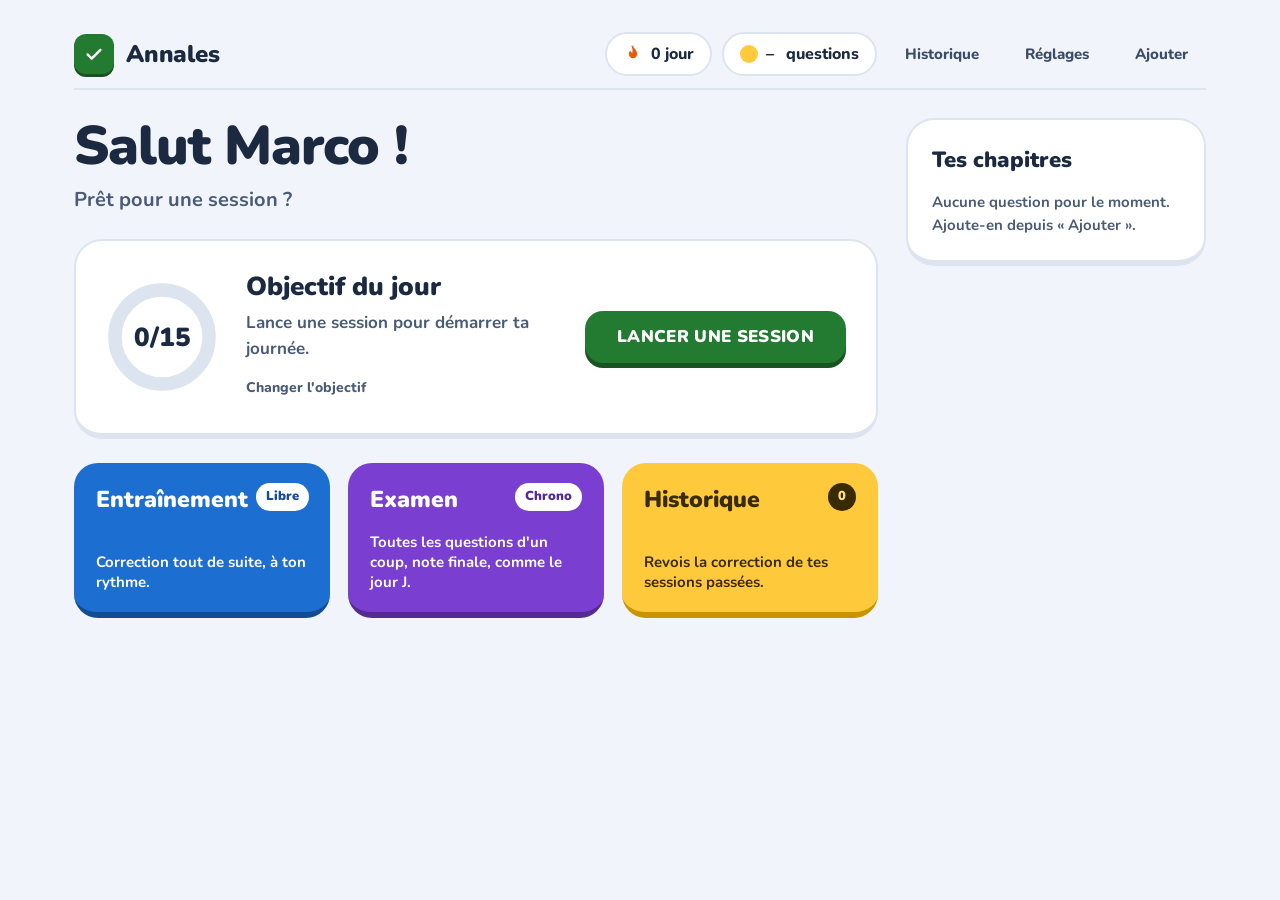
==== index.html @ 167aa0e0 "Add files via upload" ====
<!DOCTYPE html>
<html lang="fr">
<head>
  <meta charset="UTF-8">
  <link rel="icon" type="image/svg+xml" href="favicon.svg">
  <meta name="viewport" content="width=device-width, initial-scale=1.0">
  <title>Annales QCM</title>
  <link rel="preconnect" href="https://fonts.googleapis.com">
  <link href="https://fonts.googleapis.com/css2?family=Nunito:wght@600;700;800;900&display=swap" rel="stylesheet">
  <script src="theme.js"></script>
  <link rel="stylesheet" href="style.css">
<style>
.home { max-width: 1180px; margin: 0 auto; padding: 20px 24px 48px; }
.home-top { display:flex; align-items:center; justify-content:space-between; gap:12px; flex-wrap:wrap; margin-bottom: 28px; }
.brand { display:flex; align-items:center; gap:12px; font-weight:900; font-size:24px; letter-spacing:-.01em; color:var(--text); text-decoration:none; }
.brand-logo { width:40px; height:40px; border-radius:12px; background:var(--yellow); display:flex; align-items:center; justify-content:center; box-shadow:0 3px 0 var(--accent-deep); }
.top-right { display:flex; align-items:center; gap:10px; flex-wrap:wrap; }
.stat-pill { display:flex; align-items:center; gap:8px; height:44px; padding:0 16px; border-radius:999px; background:var(--bg-2); border:2px solid var(--border); font-weight:800; font-size:16px; color:var(--text); }
.nav-pill { display:flex; align-items:center; height:44px; padding:0 16px; border-radius:999px; font-weight:800; font-size:15px; color:var(--text-2); text-decoration:none; border:2px solid transparent; }
.nav-pill:hover { color:var(--text); border-color:var(--border); background:var(--bg-2); }
.layout { display:flex; gap:28px; align-items:flex-start; }
.main-col { flex:1; min-width:0; display:flex; flex-direction:column; gap:24px; }
.hello { font-weight:900; font-size:clamp(2.2rem, 6vw, 3.4rem); letter-spacing:-.02em; line-height:1.05; color:var(--text); }
.hello-sub { margin-top:10px; font-size:20px; font-weight:700; color:var(--text-3); }
.goal { display:flex; align-items:center; gap:28px; flex-wrap:wrap; padding:26px 30px; border-radius:28px; background:var(--bg-2); border:2px solid var(--border); border-bottom-width:6px; }
.ring { position:relative; width:112px; height:112px; flex:none; }
.ring-num { position:absolute; inset:0; display:flex; align-items:center; justify-content:center; font-weight:900; font-size:26px; color:var(--text); }
.goal-body { flex:1; min-width:200px; }
.goal-title { font-weight:900; font-size:26px; color:var(--text); }
.goal-sub { margin-top:4px; font-size:17px; font-weight:700; color:var(--text-3); }
.goal-edit { margin-top:6px; }
.modes { display:grid; grid-template-columns:repeat(3, minmax(0,1fr)); gap:18px; }
.mode { box-sizing:border-box; min-height:150px; padding:20px 22px; border-radius:24px; border-bottom:6px solid; display:flex; flex-direction:column; justify-content:space-between; gap:14px; text-decoration:none; transition:transform .08s, border-bottom-width .08s; }
.mode:active { transform:translateY(4px); border-bottom-width:2px; }
.mode-head { display:flex; justify-content:space-between; align-items:flex-start; gap:8px; }
.mode-title { font-weight:900; font-size:23px; }
.mode-pill { font-size:13px; font-weight:900; padding:4px 10px; border-radius:999px; white-space:nowrap; }
.mode-desc { font-size:15px; font-weight:700; line-height:1.35; }
.side { width:300px; flex:none; box-sizing:border-box; padding:24px; border-radius:28px; background:var(--bg-2); border:2px solid var(--border); border-bottom-width:6px; display:flex; flex-direction:column; gap:14px; }
.side h2 { font-weight:900; font-size:22px; color:var(--text); }
.course { display:flex; flex-direction:column; gap:10px; padding:16px; border-radius:18px; background:var(--bg); text-decoration:none; color:var(--text); }
.course-title { font-weight:800; font-size:16px; line-height:1.25; word-break:break-word; }
.bar { height:14px; border-radius:999px; background:var(--border); overflow:hidden; }
.bar > div { height:14px; border-radius:999px; background:var(--yellow); }
.course-meta { display:flex; justify-content:space-between; font-size:13px; font-weight:800; color:var(--text-3); }
.side-empty { font-size:15px; font-weight:700; color:var(--text-3); line-height:1.5; }
.fade { opacity:0; animation:fadeUp .5s ease forwards; }
@keyframes fadeUp { from{opacity:0;transform:translateY(14px)} to{opacity:1;transform:none} }
@media (max-width: 900px) {
  .layout { flex-direction:column; }
  .side { width:100%; }
}
@media (max-width: 640px) {
  .modes { grid-template-columns:1fr; }
  .mode { min-height:0; }
  .home { padding: 14px 14px 40px; }
  .hello-sub { font-size:17px; }
  .goal { padding:20px; }
  .brand { font-size:20px; }
}
</style>
</head>
<body>
<div class="home">

  <header class="home-top">
    <a class="brand" href="index.html">
      <span class="brand-logo"><svg width="22" height="22" viewBox="0 0 24 24" fill="none" stroke="var(--on-accent)" stroke-width="2.6" stroke-linecap="round" stroke-linejoin="round" aria-hidden="true"><path d="M5 12.5l4.5 4.5L19 7.5"/></svg></span>
      Annales
    </a>
    <div class="top-right">
      <div class="stat-pill" title="Jours d'affilée avec au moins une session">
        <svg width="20" height="20" viewBox="0 0 24 24" fill="#E8590C" aria-hidden="true"><path d="M12 2c1 3.5 5 5.5 5 10a5 5 0 0 1-10 0c0-1.8.8-3 1.8-4.2C9 9.5 10.5 10 11 11c.8-2.8.5-6-1-9z"/></svg>
        <span id="streak">0 jour</span>
      </div>
      <div class="stat-pill" title="Questions dans ta base"><span style="width:18px;height:18px;border-radius:50%;background:var(--gold);display:inline-block"></span><span id="q-count">…</span>&nbsp;questions</div>
      <a class="nav-pill" href="historique.html">Historique</a>
      <a class="nav-pill" href="reglages.html">Réglages</a>
      <a class="nav-pill" href="pin.html">Ajouter</a>
    </div>
  </header>

  <div class="layout">
    <main class="main-col">
      <div class="fade">
        <h1 class="hello" style="margin:0;">Salut Marco !</h1>
        <p class="hello-sub" id="hello-sub">Prêt pour une session ?</p>
      </div>

      <section class="goal fade" style="animation-delay:.08s">
        <div class="ring">
          <svg width="112" height="112" viewBox="0 0 100 100" aria-hidden="true">
            <circle cx="50" cy="50" r="42" fill="none" stroke="var(--border)" stroke-width="12"/>
            <circle id="ring-arc" cx="50" cy="50" r="42" fill="none" stroke="var(--yellow)" stroke-width="12" stroke-linecap="round" stroke-dasharray="0 264" transform="rotate(-90 50 50)"/>
          </svg>
          <div class="ring-num" id="ring-num">0/15</div>
        </div>
        <div class="goal-body">
          <div class="goal-title">Objectif du jour</div>
          <div class="goal-sub" id="goal-sub">Lance une session pour démarrer ta journée.</div>
          <div class="goal-edit"><button class="btn-ghost" onclick="editGoal()" style="padding-left:0">Changer l'objectif</button></div>
        </div>
        <a href="quiz.html" class="btn-primary">Lancer une session</a>
      </section>

      <section class="modes fade" style="animation-delay:.16s">
        <a class="mode" href="quiz.html" style="background:#1C6FD1;border-bottom-color:#134C93;color:#fff">
          <div class="mode-head"><div class="mode-title">Entraînement</div><div class="mode-pill" style="background:#fff;color:#134C93">Libre</div></div>
          <div class="mode-desc">Correction tout de suite, à ton rythme.</div>
        </a>
        <a class="mode" href="quiz.html" style="background:#7A3FD1;border-bottom-color:#552B93;color:#fff">
          <div class="mode-head"><div class="mode-title">Examen</div><div class="mode-pill" style="background:#fff;color:#552B93">Chrono</div></div>
          <div class="mode-desc">Toutes les questions d'un coup, note finale, comme le jour J.</div>
        </a>
        <a class="mode" href="historique.html" style="background:#FFC93C;border-bottom-color:#C99400;color:#3A2A00">
          <div class="mode-head"><div class="mode-title">Historique</div><div class="mode-pill" style="background:#3A2A00;color:#FFE08A" id="sessions-pill">0</div></div>
          <div class="mode-desc">Revois la correction de tes sessions passées.</div>
        </a>
      </section>
    </main>

    <aside class="side fade" style="animation-delay:.24s">
      <h2>Tes chapitres</h2>
      <div id="courses"><div class="side-empty">Chargement…</div></div>
    </aside>
  </div>
</div>

<script>
const dayKey = d => { d = new Date(d); return d.getFullYear() + '-' + (d.getMonth()+1) + '-' + d.getDate(); };
const esc = s => String(s).replace(/[&<>"]/g, c => ({'&':'&amp;','<':'&lt;','>':'&gt;','"':'&quot;'}[c]));
function getGoal() { const g = parseInt(localStorage.getItem('qcm_goal')); return g > 0 ? g : 15; }
function editGoal() {
  const v = prompt('Combien de questions par jour ?', getGoal());
  const n = parseInt(v);
  if (n > 0 && n <= 500) { try { localStorage.setItem('qcm_goal', n); } catch(e) {} render(window.__questions || []); }
}
function readHistory() { try { return JSON.parse(localStorage.getItem('qcm_history') || '[]'); } catch(e) { return []; } }

function render(questions) {
  const hist = readHistory();
  // Série : jours consécutifs avec au moins une session (en partant d'aujourd'hui ou d'hier)
  const days = new Set(hist.map(h => dayKey(h.date)));
  let streak = 0, d = new Date();
  if (!days.has(dayKey(d))) d.setDate(d.getDate() - 1);
  while (days.has(dayKey(d))) { streak++; d.setDate(d.getDate() - 1); }
  document.getElementById('streak').textContent = streak + (streak > 1 ? ' jours' : ' jour');

  // Objectif du jour : questions travaillées aujourd'hui
  const today = dayKey(new Date());
  const done = hist.filter(h => dayKey(h.date) === today).reduce((n, h) => n + ((h.details && h.details.length) || h.total || 0), 0);
  const goal = getGoal();
  const frac = Math.min(1, done / goal);
  document.getElementById('ring-arc').setAttribute('stroke-dasharray', (264 * frac).toFixed(1) + ' 264');
  document.getElementById('ring-arc').style.opacity = done > 0 ? 1 : 0;
  document.getElementById('ring-num').textContent = Math.min(done, 999) + '/' + goal;
  document.getElementById('goal-sub').textContent = done >= goal
    ? 'Objectif atteint, bien joué !'
    : (done === 0 ? 'Lance une session pour démarrer ta journée.' : 'Encore ' + (goal - done) + ' question' + (goal - done > 1 ? 's' : '') + ' pour boucler ta journée.');
  document.getElementById('hello-sub').textContent = streak >= 2
    ? 'Série de ' + streak + ' jours, on garde le rythme.'
    : (done > 0 ? 'Belle reprise, continue comme ça.' : 'Prêt pour une session ?');
  document.getElementById('sessions-pill').textContent = hist.length;

  // Chapitres : part des questions du chapitre déjà rencontrées dans tes sessions
  const seen = {}, total = {};
  questions.forEach(q => { const t = q.tag || 'Sans chapitre'; total[t] = (total[t] || 0) + 1; });
  const last = {};
  hist.forEach(h => (h.details || []).forEach(x => {
    const t = x.tag || 'Sans chapitre';
    (seen[t] = seen[t] || new Set()).add(x.question);
    last[t] = Math.max(last[t] || 0, new Date(h.date).getTime());
  }));
  const tags = Object.keys(total).sort((a, b) => (last[b] || 0) - (last[a] || 0) || total[b] - total[a]).slice(0, 5);
  const box = document.getElementById('courses');
  if (!tags.length) { box.innerHTML = '<div class="side-empty">Aucune question pour le moment. Ajoute-en depuis « Ajouter ».</div>'; return; }
  box.innerHTML = tags.map(t => {
    const n = seen[t] ? Math.min(seen[t].size, total[t]) : 0;
    const pct = Math.round(n / total[t] * 100);
    return '<a class="course" href="quiz.html" style="margin-bottom:10px"><div class="course-title">' + esc(t) + '</div><div class="bar"><div style="width:' + pct + '%"></div></div><div class="course-meta"><span>' + n + ' / ' + total[t] + ' vues</span><span>' + pct + ' %</span></div></a>';
  }).join('');
}

(async () => {
  render([]);
  try {
    const SUPABASE_URL = 'https://rcrkksvkkoujrmpnpvov.supabase.co';
    const SUPABASE_KEY = 'sb_publishable_cfjmRq5I4YvrEZB0hbSK-w_-GQ_WWzz';
    const RECORD_ID = 1;
    const res = await fetch(`${SUPABASE_URL}/rest/v1/questions?id=eq.${RECORD_ID}&select=data`, {
      headers: { 'apikey': SUPABASE_KEY, 'Authorization': 'Bearer ' + SUPABASE_KEY }
    });
    const json = await res.json();
    const questions = (json[0] && json[0].data) || [];
    window.__questions = questions;
    document.getElementById('q-count').textContent = questions.length;
    render(questions);
  } catch(e) { document.getElementById('q-count').textContent = '–'; }
})();
</script>
</body>
</html>
---- style.css ----
/* ─── RESET ─── */
*, *::before, *::after { box-sizing: border-box; margin: 0; padding: 0; }

/* ─── THÈMES ─── (clair par défaut, sombre via Réglages : <html data-theme="dark">) */
:root, :root[data-theme="light"] {
  --bg: #F1F5FB;
  --bg-2: #FFFFFF;
  --bg-3: #E4EAF4;
  --border: #DCE4F0;
  --border-2: #9FB0C8;
  --text: #1B2A41;
  --text-2: #3B4C68;
  --text-3: #4A5B78;
  --accent: #1B2A41;
  --accent-dim: #E4EAF4;
  --yellow: #237A31;          /* = couleur d'accent (nom gardé pour compatibilité) */
  --yellow-dim: rgba(35,122,49,.12);
  --yellow-text: #17551F;
  --accent-deep: #17551F;     /* ombre « bouton 3D » */
  --on-accent: #FFFFFF;
  --green: #237A31;
  --green-bg: #CDEBC9;
  --green-text: #17551F;
  --red: #B3261E;
  --red-bg: #FDE4E1;
  --red-text: #7A1E18;
  --red-border: #E5A39D;
  --red-deep: #7A1E18;
  --amber-text: #8A5A00;
  --amber-bg: #FFF1C9;
  --blue: #1C6FD1;
  --blue-bg: #DCEBFB;
  --purple: #7A3FD1;
  --gold: #FFC93C;
  --shadow-card: 0 2px 0 rgba(27,42,65,.04);
  --overlay: rgba(27,42,65,.55);
  --radius: 14px;
  --radius-lg: 20px;
  --font-display: 'Nunito', system-ui, sans-serif;
  --font-body: 'Nunito', system-ui, sans-serif;
  color-scheme: light;
}
:root[data-theme="dark"] {
  --bg: #0F1623;
  --bg-2: #172033;
  --bg-3: #1F2B42;
  --border: #2A3750;
  --border-2: #4A5B78;
  --text: #EAF0FA;
  --text-2: #B4C2DA;
  --text-3: #8C9BB8;
  --accent: #EAF0FA;
  --accent-dim: #1F2B42;
  --yellow: #4ADE80;
  --yellow-dim: rgba(74,222,128,.14);
  --yellow-text: #4ADE80;
  --accent-deep: #1F7A44;
  --on-accent: #10200F;
  --green: #2F9A45;
  --green-bg: #12301A;
  --green-text: #8CE79A;
  --red: #E5645B;
  --red-bg: #3A1715;
  --red-text: #FFA9A1;
  --red-border: #7A2F2A;
  --red-deep: #8E2A24;
  --amber-text: #F2C45A;
  --amber-bg: #3A2D0B;
  --blue: #5AA2F0;
  --blue-bg: #14294A;
  --purple: #B08CF0;
  --gold: #FFC93C;
  --shadow-card: none;
  --overlay: rgba(0,0,0,.7);
  color-scheme: dark;
}

html { scroll-behavior: smooth; }
body {
  font-family: var(--font-body);
  background: var(--bg);
  color: var(--text);
  font-size: 16px;
  line-height: 1.5;
  font-weight: 700;
  -webkit-font-smoothing: antialiased;
}
button, input, select, textarea { font-family: inherit; }

.container { max-width: 900px; margin: 0 auto; padding: 0 1.25rem; }

/* ─── HEADER ─── */
header {
  border-bottom: 2px solid var(--border);
  padding: .75rem 0;
  position: sticky; top: 0;
  background: var(--bg);
  z-index: 100;
}
header .container { display: flex; justify-content: space-between; align-items: center; }

.logo { font-weight: 900; font-size: 18px; color: var(--text); letter-spacing: -.01em; }
.logo span { color: var(--yellow-text); }

.btn-nav {
  display: inline-flex; align-items: center; min-height: 44px;
  font-size: 15px; font-weight: 800; color: var(--text);
  text-decoration: none;
  background: var(--bg-2);
  border: 2px solid var(--border); border-bottom-width: 4px;
  padding: 0 16px;
  border-radius: var(--radius);
  transition: transform .08s, border-color .15s;
}
.btn-nav:hover { border-color: var(--border-2); }
.btn-nav:active { transform: translateY(2px); border-bottom-width: 2px; }

.btn-nav-primary {
  display: inline-flex; align-items: center; min-height: 44px;
  font-size: 15px; color: var(--on-accent);
  text-decoration: none;
  background: var(--yellow);
  padding: 0 18px;
  border-radius: var(--radius);
  font-weight: 900;
  box-shadow: 0 4px 0 var(--accent-deep);
  transition: transform .08s, box-shadow .08s;
}
.btn-nav-primary:active { transform: translateY(3px); box-shadow: 0 1px 0 var(--accent-deep); }

/* ─── BUTTONS (« 3D » : ombre pleine qui s'écrase au clic) ─── */
.btn-primary {
  display: inline-flex; align-items: center; justify-content: center;
  min-height: 52px;
  background: var(--yellow);
  color: var(--on-accent);
  padding: 0 32px;
  border-radius: 18px;
  text-decoration: none;
  font-size: 17px; font-weight: 900;
  letter-spacing: .02em; text-transform: uppercase;
  border: none; cursor: pointer;
  box-shadow: 0 5px 0 var(--accent-deep);
  transition: transform .08s, box-shadow .08s, filter .15s;
}
.btn-primary:hover { filter: brightness(1.06); }
.btn-primary:active { transform: translateY(4px); box-shadow: 0 1px 0 var(--accent-deep); }
.btn-primary:disabled { opacity: .4; cursor: not-allowed; box-shadow: none; transform: none; filter: none; }

.btn-secondary {
  display: inline-flex; align-items: center; justify-content: center;
  min-height: 52px;
  background: var(--bg-2);
  color: var(--text);
  padding: 0 28px;
  border-radius: 18px;
  text-decoration: none;
  font-size: 16px; font-weight: 800;
  border: 2px solid var(--border); border-bottom-width: 5px;
  cursor: pointer;
  transition: transform .08s, border-color .15s;
}
.btn-secondary:hover { border-color: var(--border-2); }
.btn-secondary:active { transform: translateY(3px); border-bottom-width: 2px; }

.btn-ghost {
  background: none; border: none;
  color: var(--text-3); font-size: 14px; font-weight: 800;
  cursor: pointer;
  min-height: 40px; padding: 4px 10px; border-radius: 12px;
  transition: color .15s, background .15s;
}
.btn-ghost:hover { color: var(--text); background: var(--bg-3); }
.btn-ghost.danger:hover { color: var(--red); background: var(--red-bg); }

/* ─── HERO ─── */
.hero { padding: 4rem 0 3rem; border-bottom: 2px solid var(--border); }
.eyebrow {
  font-size: 13px; letter-spacing: .08em;
  text-transform: uppercase; color: var(--text-3);
  margin-bottom: 1rem; font-weight: 900;
}
h1 {
  font-family: var(--font-display);
  font-size: clamp(2rem, 5vw, 3rem);
  font-weight: 900; line-height: 1.12; letter-spacing: -.015em;
  color: var(--text); margin-bottom: 1rem;
}
.subtitle { font-size: 18px; color: var(--text-2); margin-bottom: 2rem; font-weight: 700; line-height: 1.55; }

/* ─── FEATURES ─── */
.features { padding: 3rem 0; }
.features-grid { display: grid; grid-template-columns: repeat(auto-fit, minmax(190px, 1fr)); gap: 1.25rem; }
.feature-icon { font-size: 14px; color: var(--text-3); margin-bottom: .75rem; }
.feature-num {
  font-family: var(--font-display);
  font-size: 2.5rem; font-weight: 900;
  color: var(--yellow-text);
  line-height: 1; margin-bottom: .75rem;
}
.feature-card h3 { font-size: 16px; font-weight: 900; margin-bottom: .5rem; color: var(--text); }
.feature-card p { font-size: 15px; color: var(--text-2); line-height: 1.55; font-weight: 700; }

/* ─── FOOTER ─── */
footer { border-top: 2px solid var(--border); padding: 1.5rem 0; }
footer p { font-size: 14px; color: var(--text-3); }

/* ─── PAGE TITLE ─── */
.page-top { padding: 2.5rem 0 1.5rem; border-bottom: 2px solid var(--border); margin-bottom: 2rem; }
.page-top h1 { font-size: 2rem; }
.page-top p { font-size: 15px; color: var(--text-2); margin-top: .5rem; }

/* ─── SECTION TITLE ─── */
.section-title {
  font-size: 13px; font-weight: 900;
  letter-spacing: .08em; text-transform: uppercase;
  color: var(--text-3); margin-bottom: .75rem;
}

/* ─── TAGS ─── */
.tags-wrap { display: flex; flex-wrap: wrap; gap: 10px; margin-bottom: 2rem; }
.tag-chip {
  display: inline-flex; align-items: center;
  min-height: 44px; padding: 0 16px;
  border: 2px solid var(--border); border-bottom-width: 4px;
  border-radius: 14px;
  font-size: 15px; font-weight: 800;
  color: var(--text); background: var(--bg-2);
  cursor: pointer; transition: transform .08s, border-color .15s, background .15s;
}
.tag-chip:hover { border-color: var(--border-2); }
.tag-chip:active { transform: translateY(2px); border-bottom-width: 2px; }
.tag-chip.active { background: var(--yellow); color: var(--on-accent); border-color: var(--accent-deep); font-weight: 900; }

/* ─── SLIDER ─── */
.count-block { margin-bottom: 2rem; }
.count-row { display: flex; align-items: center; gap: 1rem; margin-top: .75rem; }
.count-row input[type=range] { flex: 1; accent-color: var(--yellow); height: 6px; }
.count-num { font-size: 16px; font-weight: 900; min-width: 100px; color: var(--text); }

/* ─── QUIZ HEADER ─── */
.quiz-header {
  border-bottom: 2px solid var(--border);
  padding: .75rem 0; background: var(--bg);
  position: sticky; top: 0; z-index: 100;
}
.quiz-header .container { display: flex; justify-content: space-between; align-items: center; }
.back-link { font-size: 15px; font-weight: 800; color: var(--text-2); text-decoration: none; }
.back-link:hover { color: var(--text); }

/* ─── PROGRESS (barre épaisse) ─── */
.progress-bar-wrap { margin: 10px 1.25rem 0; height: 10px; background: var(--border); position: relative; overflow: hidden; border-radius: 999px; }
.progress-bar-fill { height: 100%; background: var(--yellow); transition: width .45s cubic-bezier(.4,0,.2,1); position: relative; border-radius: 999px; }
.progress-bar-fill::after { content:''; position:absolute; top:2px; left:6px; right:6px; height:2px; border-radius:999px; background: rgba(255,255,255,.35); }
.progress-info { display:flex; justify-content:space-between; align-items:center; padding:8px 0 0; font-size:13px; font-weight:800; color:var(--text-3); }
.progress-pct { color:var(--yellow-text); font-weight:900; font-size:14px; }

/* ─── QUIZ META ─── */
.quiz-meta {
  display: flex; justify-content: space-between; align-items: center;
  margin-bottom: 1rem; font-size: 14px; font-weight: 800; color: var(--text-2);
  padding-top: 1.25rem;
}
.quiz-meta strong { color: var(--text); font-weight: 900; }

/* ─── QUESTION ─── */
.q-tag { font-size: 13px; font-weight: 900; letter-spacing: .08em; text-transform: uppercase; color: var(--text-3); margin-bottom: .5rem; }
.q-text { font-size: 22px; line-height: 1.4; color: var(--text); margin-bottom: .75rem; font-weight: 900; letter-spacing: -.005em; }
.q-note { font-size: 14px; color: var(--text-3); margin-bottom: 1.25rem; font-weight: 700; }

/* ─── OPTIONS ─── */
.options-list { display: flex; flex-direction: column; gap: 10px; margin-bottom: 1.25rem; }
.option-item {
  display: flex; align-items: center; gap: 14px;
  min-height: 56px; padding: 10px 16px 10px 12px;
  background: var(--bg-2);
  border: 2px solid var(--border); border-bottom-width: 5px;
  border-radius: 20px;
  cursor: pointer; transition: border-color .12s, background .12s, transform .08s;
  user-select: none;
}
.option-item:hover { border-color: var(--border-2); }
.option-item:active { transform: translateY(2px); border-bottom-width: 3px; }
.option-item.selected { border-color: var(--yellow); background: var(--yellow-dim); }
.option-item.correct { border-color: var(--green); background: var(--green-bg); }
.option-item.wrong { border-color: var(--red-border); background: var(--red-bg); }
.option-item.missed { border-color: var(--green); background: var(--green-bg); opacity: .75; }

.opt-letter {
  width: 40px; height: 40px; border-radius: 13px;
  background: var(--bg-3); border: 2px solid transparent;
  display: flex; align-items: center; justify-content: center;
  font-size: 17px; font-weight: 900; flex-shrink: 0;
  color: var(--text); transition: all .12s;
}
.option-item.selected .opt-letter { background: var(--yellow); color: var(--on-accent); }
.option-item.correct .opt-letter { background: var(--green); color: #fff; }
.option-item.wrong .opt-letter { background: var(--red); color: #fff; }
.option-item.missed .opt-letter { background: var(--green); color: #fff; }
.opt-text { font-size: 17px; line-height: 1.4; color: var(--text); font-weight: 800; }

/* ─── CORRECTION (texte libre / ancien bloc) ─── */
.correction {
  background: var(--bg-2);
  border: 2px solid var(--border);
  border-left: 6px solid var(--blue);
  padding: 14px 18px;
  border-radius: 16px;
  font-size: 15px; line-height: 1.55;
  color: var(--text-2); display: none; font-weight: 700;
}
.correction.show { display: block; }
.correction strong { color: var(--text); font-weight: 900; display: block; margin-bottom: 4px; }

/* ─── CORRECTION E1 « miroir » : [ta réponse] [énoncé + justification] [verdict] ─── */
.corr-legend { display:flex; flex-wrap:wrap; gap:6px 22px; font-size:14px; font-weight:700; color:var(--text-3); margin: 4px 0 12px; }
.corr-legend span { white-space: nowrap; }
.corr-legend strong { color: var(--text); font-weight: 900; }
.corr-list { display:flex; flex-direction:column; gap:10px; }
.corr-row {
  display:flex; align-items:center; gap:16px;
  padding: 12px 16px 12px 12px;
  border-radius: 20px;
  background: var(--bg-2);
  border: 2px solid var(--border); border-bottom-width: 5px;
}
.corr-row.err { background: var(--red-bg); border-color: var(--red-border); }
.corr-mine { flex:none; width:78px; display:flex; flex-direction:column; align-items:center; gap:4px; }
.corr-chip {
  width:44px; height:44px; border-radius:14px; box-sizing:border-box;
  display:flex; align-items:center; justify-content:center;
  font-weight:900; font-size:19px;
  background: var(--bg-2); color: var(--text); border: 3px solid var(--border-2);
}
.corr-chip.on { background: var(--text); color: var(--bg); border-color: var(--text); }
.corr-cap { font-size:12px; font-weight:800; color:var(--text-2); text-align:center; line-height:1.2; }
.corr-body { flex:1; min-width:0; }
.corr-text { font-size:17px; line-height:1.35; font-weight:800; color:var(--text); }
.corr-exp { margin-top:5px; font-size:15px; line-height:1.45; font-weight:700; color:var(--text-2); }
.corr-verdict { flex:none; width:130px; display:flex; flex-direction:column; align-items:center; gap:6px; }
.corr-pill { width:122px; text-align:center; font-weight:900; font-size:14px; letter-spacing:.06em; padding:6px 0; border-radius:999px; color:#fff; background: var(--green); }
.corr-pill.false { background: var(--red); }
.corr-res { font-weight:900; font-size:15px; color: var(--green-text); }
.corr-row.err .corr-res { color: var(--red-text); }
.corr-banner {
  display:flex; align-items:center; gap:18px; flex-wrap:wrap;
  margin-top:14px; padding:16px 20px; border-radius:20px;
  background: var(--green-bg); border:2px solid var(--green);
}
.corr-banner.err { background: var(--red-bg); border-color: var(--red-border); }
.corr-banner.partial { background: var(--amber-bg); border-color: var(--amber-text); }
.corr-banner .t { font-weight:900; font-size:22px; color: var(--green-text); }
.corr-banner.err .t { color: var(--red); }
.corr-banner.partial .t { color: var(--amber-text); }
.corr-banner .s { font-weight:700; font-size:15px; color: var(--text-2); flex:1; min-width:200px; }
.corr-free { background: var(--bg-2); border:2px solid var(--border); border-bottom-width:5px; border-radius:20px; padding:14px 18px; font-size:16px; line-height:1.5; font-weight:700; color: var(--text); }
.corr-free .k { display:block; font-size:13px; font-weight:900; letter-spacing:.08em; text-transform:uppercase; color: var(--text-3); margin-bottom:4px; }

@media (max-width: 640px) {
  .corr-row { flex-wrap: wrap; gap: 10px 12px; padding: 12px; }
  .corr-mine { width: 64px; }
  .corr-body { flex: 1 1 calc(100% - 90px); }
  .corr-verdict { width: 100%; flex-direction: row; justify-content: flex-start; gap: 12px; padding-left: 4px; }
  .corr-pill { width: auto; padding: 5px 16px; }
  .q-text { font-size: 19px; }
}

/* ─── ACTION ROW ─── */
.action-row { display: flex; justify-content: space-between; align-items: center; margin-top: 1.25rem; padding-bottom: 3rem; gap: 12px; }
.btn-validate {
  display: inline-flex; align-items: center; justify-content: center;
  min-height: 52px;
  background: var(--yellow); color: var(--on-accent);
  padding: 0 36px; border: none;
  border-radius: 18px; font-size: 17px;
  font-weight: 900; letter-spacing: .02em; text-transform: uppercase;
  cursor: pointer;
  box-shadow: 0 5px 0 var(--accent-deep);
  transition: transform .08s, box-shadow .08s, filter .15s;
}
.btn-validate:hover { filter: brightness(1.06); }
.btn-validate:active { transform: translateY(4px); box-shadow: 0 1px 0 var(--accent-deep); }
.btn-next {
  min-height: 52px;
  background: var(--bg-2); border: 2px solid var(--border); border-bottom-width: 5px;
  color: var(--text); padding: 0 32px;
  border-radius: 18px; font-size: 17px; font-weight: 900;
  letter-spacing: .02em; text-transform: uppercase;
  cursor: pointer;
  display: none; transition: transform .08s, border-color .15s;
}
.btn-next:hover { border-color: var(--border-2); }
.btn-next:active { transform: translateY(3px); border-bottom-width: 2px; }

/* ─── RESULTS ─── */
.results-block { padding: 2rem 1.25rem; }
.score-display { text-align: center; margin-bottom: 2.5rem; }
.big-score { font-family: var(--font-display); font-weight: 900; font-size: 5rem; line-height: 1; color: var(--text); letter-spacing: -.03em; }
.score-label { font-size: 15px; font-weight: 800; color: var(--text-3); margin-top: .5rem; }
.score-msg { font-size: 18px; font-weight: 800; color: var(--text-2); margin-top: 1rem; }

.results-table { width: 100%; border-collapse: collapse; }
.results-table th {
  text-align: left; font-size: 13px;
  letter-spacing: .08em; text-transform: uppercase;
  color: var(--text-3); font-weight: 900;
  padding: 0 0 .75rem; border-bottom: 2px solid var(--border);
}
.results-table td {
  padding: .875rem 0; border-bottom: 2px solid var(--border);
  font-size: 15px; vertical-align: top; color: var(--text-2); font-weight: 700;
}
.results-table td strong { color: var(--text); font-weight: 900; }
.dot { width: 12px; height: 12px; border-radius: 50%; display: inline-block; margin-top: 5px; }
.dot.ok { background: var(--green); }
.dot.ko { background: var(--red); }
.dot.partial { background: var(--gold); }
.results-actions { display: flex; gap: 1rem; margin-top: 2rem; flex-wrap: wrap; }

/* ─── FORM ─── */
.form-group { margin-bottom: 1.5rem; }
.form-group label {
  display: block; font-size: 13px; font-weight: 900;
  letter-spacing: .08em; text-transform: uppercase;
  color: var(--text-3); margin-bottom: .5rem;
}
.form-group input[type=text],
.form-group textarea {
  width: 100%; padding: 12px 16px; min-height: 48px;
  border: 2px solid var(--border);
  border-radius: 14px;
  font-size: 16px; font-weight: 700;
  color: var(--text); background: var(--bg-2);
  transition: border-color .15s; resize: vertical;
}
.form-group input:focus,
.form-group textarea:focus { outline: none; border-color: var(--yellow); }

.options-form { display: flex; flex-direction: column; gap: 10px; }
.option-form-row { display: flex; align-items: center; gap: 10px; }
.option-form-row input[type=checkbox] { width: 22px; height: 22px; cursor: pointer; accent-color: var(--yellow); }
.opt-label { font-size: 15px; font-weight: 900; color: var(--text-2); min-width: 18px; }
.option-form-row input[type=text] {
  flex: 1; padding: 10px 14px; min-height: 46px;
  border: 2px solid var(--border); border-radius: 14px;
  font-size: 16px; font-weight: 700;
  color: var(--text); background: var(--bg-2);
}
.option-form-row input[type=text]:focus { outline: none; border-color: var(--yellow); }

.form-actions { display: flex; gap: 1rem; margin-top: 2rem; }

/* ─── LISTE DE QUESTIONS ─── */
.question-list { display: flex; flex-direction: column; gap: 0; }
.question-list-item {
  display: flex; align-items: flex-start;
  justify-content: space-between; gap: 1rem;
  padding: 1rem 0; border-bottom: 2px solid var(--border);
}
.question-list-item:last-child { border-bottom: none; }
.q-list-content { flex: 1; }
.q-list-tag { font-size: 12px; font-weight: 900; color: var(--text-3); text-transform: uppercase; letter-spacing: .06em; margin-bottom: 4px; }
.q-list-text { font-size: 15px; font-weight: 800; color: var(--text); line-height: 1.45; }
.q-list-actions { display: flex; gap: 4px; flex-shrink: 0; }

/* ─── SCREENS ─── */
.screen { display: none; }
.screen.active { display: block; }

/* ─── TABS ─── */
.tabs { display: flex; gap: 0; border-bottom: 2px solid var(--border); margin-bottom: 2rem; }
.tab-btn {
  padding: 12px 20px; font-size: 16px; font-weight: 800; color: var(--text-2);
  background: none; border: none; border-bottom: 4px solid transparent;
  cursor: pointer;
  margin-bottom: -2px; transition: all .15s;
}
.tab-btn:hover { color: var(--text); }
.tab-btn.active { color: var(--yellow-text); border-bottom-color: var(--yellow); }

/* ─── IMPORT/EXPORT ─── */
.io-row { display: flex; gap: 1rem; margin-bottom: 2rem; flex-wrap: wrap; }

/* ─── TYPE BTN ─── */
.type-btn {
  min-height: 44px; padding: 0 18px;
  border-radius: 14px;
  border: 2px solid var(--border); border-bottom-width: 4px;
  background: var(--bg-2);
  color: var(--text);
  font-size: 15px; font-weight: 800;
  cursor: pointer;
  transition: transform .08s, border-color .15s;
}
.type-btn:hover { border-color: var(--border-2); }
.type-btn:active { transform: translateY(2px); border-bottom-width: 2px; }
.type-btn.active { background: var(--yellow); color: var(--on-accent); border-color: var(--accent-deep); font-weight: 900; }

/* ─── EMPTY ─── */
.empty { text-align: center; padding: 3rem 0; color: var(--text-3); font-size: 16px; font-weight: 800; }

/* ─── MODAL ─── */
.modal-overlay {
  position: fixed; inset: 0;
  background: var(--overlay);
  display: flex; align-items: center; justify-content: center;
  z-index: 200; display: none;
}
.modal-overlay.open { display: flex; }
.modal {
  background: var(--bg-2); border: 2px solid var(--border); border-bottom-width: 6px;
  border-radius: 24px; padding: 1.75rem;
  width: 100%; max-width: 600px; max-height: 90vh;
  overflow-y: auto; margin: 1rem;
}
.modal h2 { font-size: 22px; font-weight: 900; margin-bottom: 1.25rem; color: var(--text); }

/* ── NAV BULLES ── */
#side-list { display:flex; flex-direction:column; gap:8px; }

/* ── MODE PICK ── */
.mode-pick-card {
  background: var(--bg-2);
  border: 2px solid var(--border); border-bottom-width: 6px;
  border-radius: 24px;
  padding: 1.5rem;
  cursor: pointer;
  transition: border-color .15s, transform .08s;
}
.mode-pick-card:hover { border-color: var(--yellow); }
.mode-pick-card:active { transform: translateY(3px); border-bottom-width: 3px; }

/* ── QUIZ CARD ── */
.quiz-card-wrap { max-width: 1400px; margin: 0 auto; padding: 1.5rem 1.25rem 1.5rem; }
.quiz-card { background: transparent; border: none; border-radius: 0; padding: .5rem .25rem 1rem; margin-bottom: 1rem; }
.action-row { max-width: 1400px; margin: 0 auto; padding: 0 1.25rem; }

/* ── ÉLÉMENTS PARTAGÉS NOUVEAUX ── */
.card {
  background: var(--bg-2);
  border: 2px solid var(--border); border-bottom-width: 5px;
  border-radius: 22px; padding: 1.25rem;
}
.pill { display:inline-block; padding: 5px 14px; border-radius: 999px; font-size: 14px; font-weight: 900; }
.pill.ok { background: var(--green-bg); color: var(--green-text); }
.pill.ko { background: var(--red); color: #fff; }
.pill.mid { background: var(--amber-bg); color: var(--amber-text); }

.correction:has(.corr-list) { background: none; border: none; padding: 0; }

.corr-legend strong, .corr-banner strong, .corr-row strong { display: inline; margin: 0; }

/* Mise en page quiz : contenu + panneau de navigation (sur téléphone : panneau en bas, bulles en ligne) */
.qlayout { display: flex; }
@media (max-width: 760px) {
  .qlayout { flex-direction: column; }
  #side-panel, #exam-side-panel {
    width: 100% !important; position: static !important; height: auto !important; max-height: none !important;
    border-left: none !important; border-top: 2px solid var(--border) !important; padding: 1rem 1.25rem !important;
  }
  #side-list, #exam-side-list { flex-direction: row !important; flex-wrap: wrap; gap: 8px; overflow: visible !important; padding: 0 !important; }
  #side-list button, #exam-side-list button { width: auto !important; margin: 0 !important; }
  .quiz-card-wrap { padding: 1rem .75rem; }
  .action-row { padding: 0 .75rem; }
  .btn-validate, .btn-next { padding: 0 20px; font-size: 15px; }
}

.exam-block { padding: 1.75rem 2rem; margin-bottom: 1.5rem; background: var(--bg-2); border: 2px solid var(--border); border-bottom-width: 6px; border-radius: 24px; }
#exam-title { font-size: clamp(1.5rem, 5vw, 2rem) !important; }
@media (max-width: 760px) { .exam-block { padding: 1.25rem 1rem; } }

/* Bouton « Terminer la session » : rouge, séparé de Valider pour éviter le clic par erreur */
.btn-finish {
  display: inline-flex; align-items: center; justify-content: center; gap: 8px;
  min-height: 48px; padding: 0 26px;
  background: var(--red-bg); color: var(--red-text);
  border: 2px solid var(--red-border); border-bottom-width: 5px;
  border-radius: 16px; font-size: 15px; font-weight: 900;
  letter-spacing: .02em; text-transform: uppercase; cursor: pointer;
  transition: transform .08s, border-color .15s;
}
.btn-finish:hover { border-color: var(--red); }
.btn-finish:active { transform: translateY(3px); border-bottom-width: 2px; }
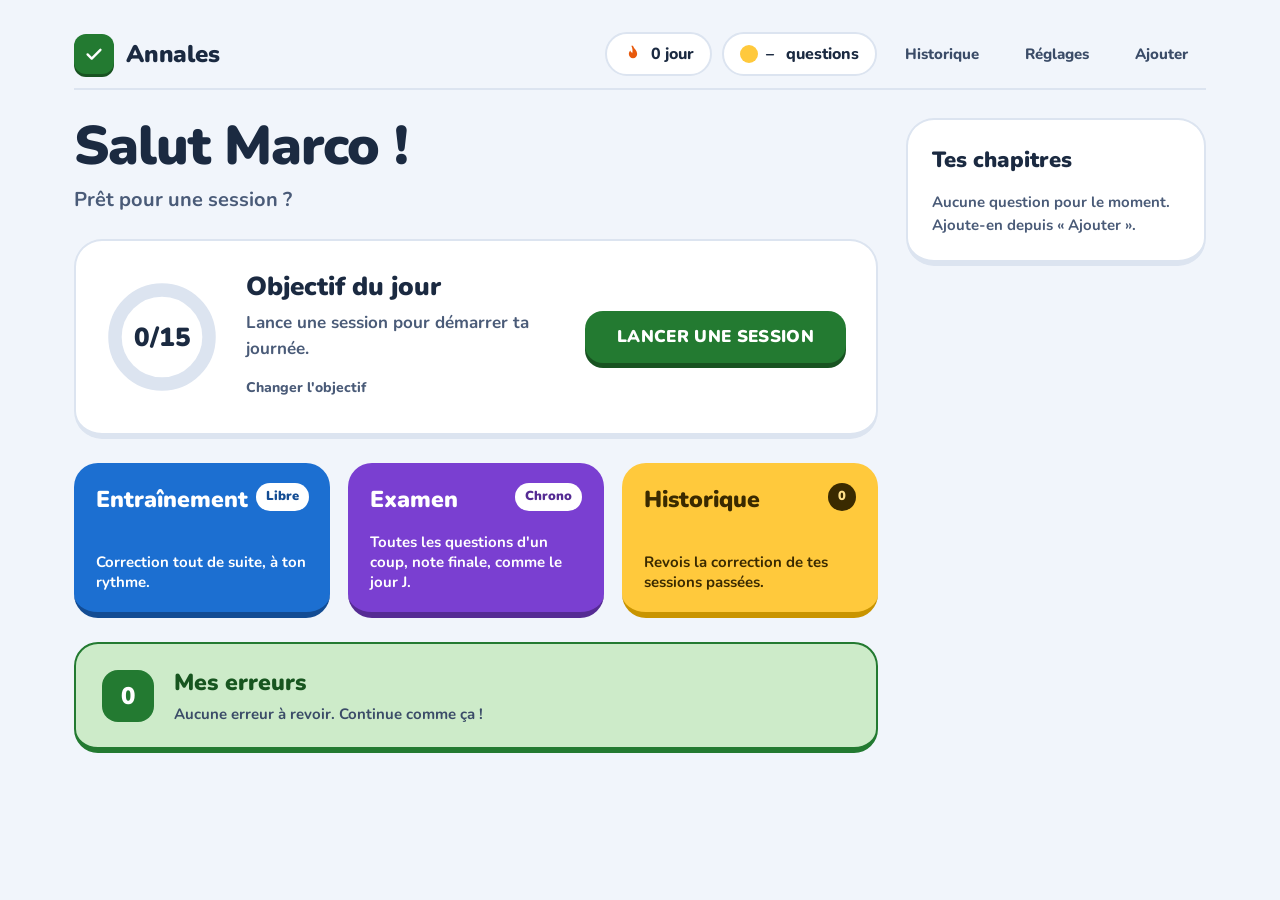
==== commit 0c98b802: "Add files via upload" ====
--- a/index.html
+++ b/index.html
@@ -8,6 +8,7 @@
   <link rel="preconnect" href="https://fonts.googleapis.com">
   <link href="https://fonts.googleapis.com/css2?family=Nunito:wght@600;700;800;900&display=swap" rel="stylesheet">
   <script src="theme.js"></script>
+  <script src="qcm-ui.js"></script>
   <link rel="stylesheet" href="style.css">
 <style>
 .home { max-width: 1180px; margin: 0 auto; padding: 20px 24px 48px; }
@@ -44,6 +45,17 @@
 .bar > div { height:14px; border-radius:999px; background:var(--yellow); }
 .course-meta { display:flex; justify-content:space-between; font-size:13px; font-weight:800; color:var(--text-3); }
 .side-empty { font-size:15px; font-weight:700; color:var(--text-3); line-height:1.5; }
+
+.errband { display:flex; align-items:center; gap:20px; flex-wrap:wrap; padding:22px 26px; border-radius:24px; background:var(--red-bg); border:2px solid var(--red-border); border-bottom-width:6px; }
+.errband.none { background:var(--green-bg); border-color:var(--green); }
+.errband-icon { width:52px; height:52px; flex:none; border-radius:16px; background:var(--red); color:#fff; display:flex; align-items:center; justify-content:center; font-weight:900; font-size:24px; }
+.errband.none .errband-icon { background:var(--green); }
+.errband-body { flex:1; min-width:200px; }
+.errband-title { font-weight:900; font-size:23px; color:var(--red-text); }
+.errband.none .errband-title { color:var(--green-text); }
+.errband-sub { margin-top:2px; font-size:15px; font-weight:700; color:var(--text-2); }
+.btn-err { display:inline-flex; align-items:center; justify-content:center; min-height:52px; padding:0 28px; border-radius:18px; background:var(--red); color:#fff; font-weight:900; font-size:16px; letter-spacing:.02em; text-transform:uppercase; text-decoration:none; box-shadow:0 5px 0 var(--red-deep); transition:transform .08s, box-shadow .08s; }
+.btn-err:active { transform:translateY(4px); box-shadow:0 1px 0 var(--red-deep); }
 .fade { opacity:0; animation:fadeUp .5s ease forwards; }
 @keyframes fadeUp { from{opacity:0;transform:translateY(14px)} to{opacity:1;transform:none} }
 @media (max-width: 900px) {
@@ -117,6 +129,15 @@
           <div class="mode-desc">Revois la correction de tes sessions passées.</div>
         </a>
       </section>
+
+      <section class="errband fade" id="errband" style="animation-delay:.2s">
+        <div class="errband-icon" id="err-icon">0</div>
+        <div class="errband-body">
+          <div class="errband-title">Mes erreurs</div>
+          <div class="errband-sub" id="err-sub">Chargement…</div>
+        </div>
+        <a href="quiz.html?errors=1" class="btn-err" id="err-btn">Réviser</a>
+      </section>
     </main>
 
     <aside class="side fade" style="animation-delay:.24s">
@@ -161,6 +182,18 @@
     ? 'Série de ' + streak + ' jours, on garde le rythme.'
     : (done > 0 ? 'Belle reprise, continue comme ça.' : 'Prêt pour une session ?');
   document.getElementById('sessions-pill').textContent = hist.length;
+
+
+  // Mes erreurs (même règle que quiz.html : sortie après 3 réussites d'affilée)
+  let store = {}; try { store = JSON.parse(localStorage.getItem('qcm_errors') || '{}') || {}; } catch(e) {}
+  const nErr = questions.filter(q => store[qKey(q)]).length;
+  const band = document.getElementById('errband');
+  document.getElementById('err-icon').textContent = nErr;
+  band.classList.toggle('none', nErr === 0);
+  document.getElementById('err-sub').textContent = nErr === 0
+    ? 'Aucune erreur à revoir. Continue comme ça !'
+    : nErr + ' question' + (nErr > 1 ? 's' : '') + ' à revoir. Réussis-les 3 fois de suite pour les valider.';
+  document.getElementById('err-btn').style.display = nErr === 0 ? 'none' : 'inline-flex';
 
   // Chapitres : part des questions du chapitre déjà rencontrées dans tes sessions
   const seen = {}, total = {};
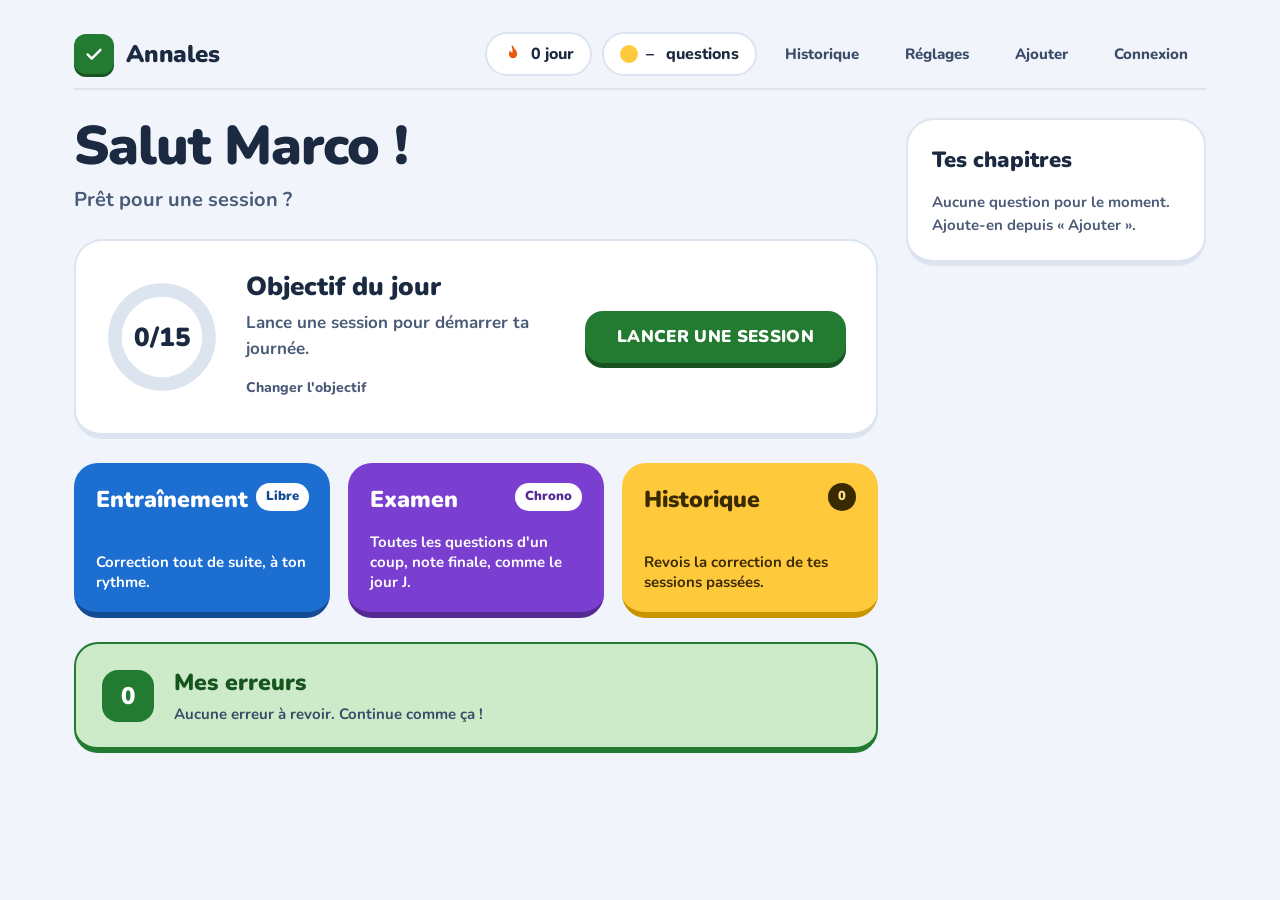
==== commit dc68a7c9: "Add files via upload" ====
--- a/index.html
+++ b/index.html
@@ -9,6 +9,7 @@
   <link href="https://fonts.googleapis.com/css2?family=Nunito:wght@600;700;800;900&display=swap" rel="stylesheet">
   <script src="theme.js"></script>
   <script src="qcm-ui.js"></script>
+  <script src="sync.js"></script>
   <link rel="stylesheet" href="style.css">
 <style>
 .home { max-width: 1180px; margin: 0 auto; padding: 20px 24px 48px; }
@@ -89,6 +90,7 @@
       <a class="nav-pill" href="historique.html">Historique</a>
       <a class="nav-pill" href="reglages.html">Réglages</a>
       <a class="nav-pill" href="pin.html">Ajouter</a>
+      <a class="nav-pill" id="auth-pill" href="login.html">Connexion</a>
     </div>
   </header>
 
@@ -186,7 +188,7 @@
 
   // Mes erreurs (même règle que quiz.html : sortie après 3 réussites d'affilée)
   let store = {}; try { store = JSON.parse(localStorage.getItem('qcm_errors') || '{}') || {}; } catch(e) {}
-  const nErr = questions.filter(q => store[qKey(q)]).length;
+  const nErr = questions.filter(q => store[qKey(q)] && !store[qKey(q)].cleared).length;
   const band = document.getElementById('errband');
   document.getElementById('err-icon').textContent = nErr;
   band.classList.toggle('none', nErr === 0);
@@ -213,6 +215,16 @@
     return '<a class="course" href="quiz.html" style="margin-bottom:10px"><div class="course-title">' + esc(t) + '</div><div class="bar"><div style="width:' + pct + '%"></div></div><div class="course-meta"><span>' + n + ' / ' + total[t] + ' vues</span><span>' + pct + ' %</span></div></a>';
   }).join('');
 }
+
+(function authPill() {
+  const p = document.getElementById('auth-pill'); if (!p) return;
+  const u = window.qcmSync && qcmSync.user();
+  if (u) {
+    p.textContent = 'Déconnexion (' + u + ')'; p.href = '#';
+    p.onclick = e => { e.preventDefault(); if (confirm('Te déconnecter ? Tes données restent enregistrées sur cet appareil et dans ton compte.')) { qcmSync.logout(); location.reload(); } };
+  }
+})();
+window.addEventListener('qcm-synced', ev => { if (ev.detail.changed) render(window.__questions || []); });
 
 (async () => {
   render([]);
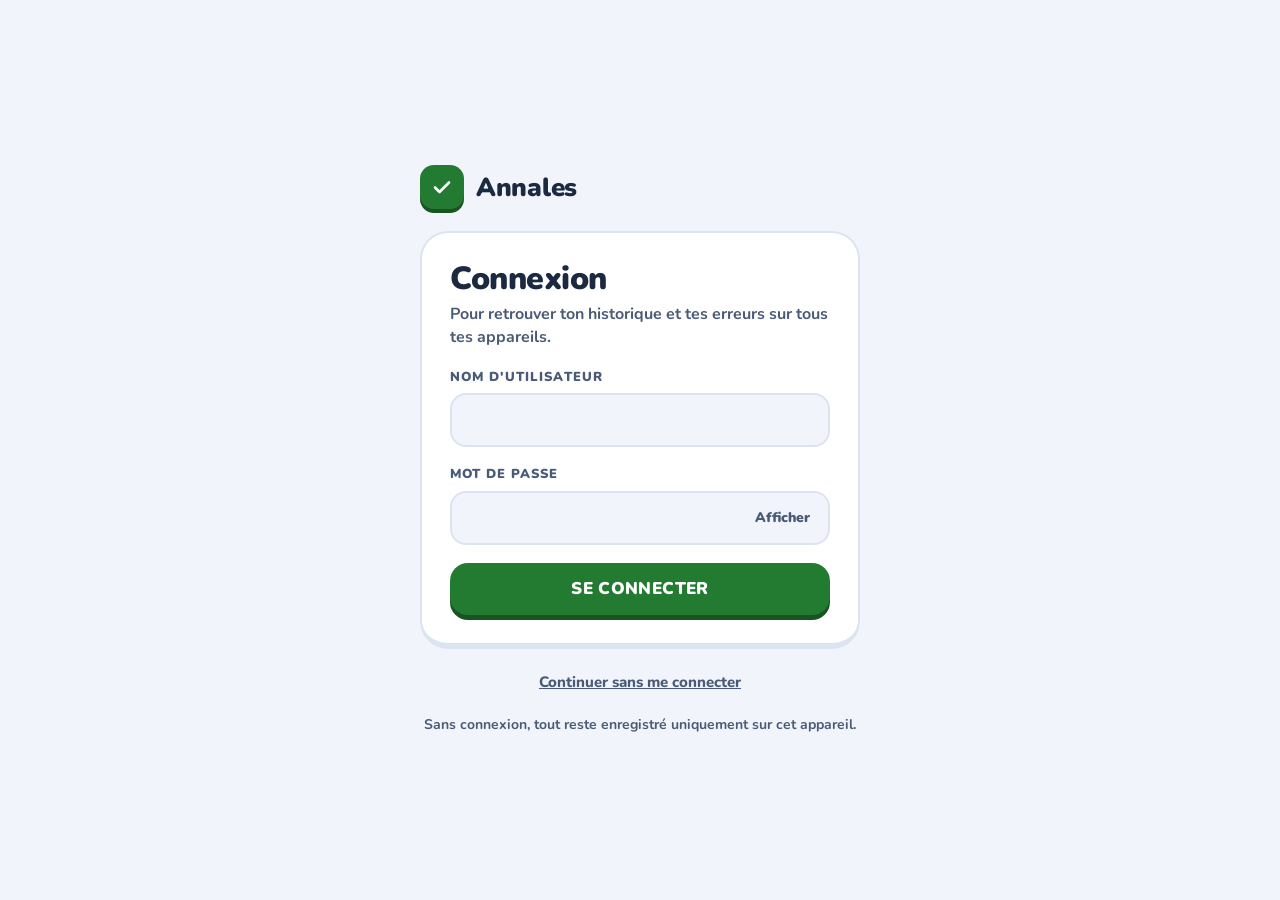
==== commit ab81553a: "Add files via upload" ====
--- a/index.html
+++ b/index.html
@@ -45,6 +45,20 @@
 .bar { height:14px; border-radius:999px; background:var(--border); overflow:hidden; }
 .bar > div { height:14px; border-radius:999px; background:var(--yellow); }
 .course-meta { display:flex; justify-content:space-between; font-size:13px; font-weight:800; color:var(--text-3); }
+.srow{border-radius:18px;background:var(--bg);padding:14px 16px;display:flex;flex-direction:column;gap:10px;cursor:pointer;border:2px solid transparent;margin-bottom:10px}
+.srow.open{border-color:var(--yellow)}
+.stop{display:flex;align-items:center;gap:12px}
+.rank{width:28px;height:28px;border-radius:50%;display:flex;align-items:center;justify-content:center;font-weight:900;font-size:13px;background:var(--border);color:var(--text-2);flex:none}
+.rank.g{background:var(--gold);color:#3A2A00}
+.sname{flex:1;font-weight:800;font-size:16px;color:var(--text);line-height:1.2;word-break:break-word}
+.spct{font-weight:900;font-size:22px;color:var(--text)}.spct small{font-size:12px;color:var(--text-3);margin-left:2px}
+.srow .bar{height:12px}.srow .bar>div{height:12px}
+.sdetail{display:flex;flex-direction:column;gap:12px;padding-top:4px}
+.sm{display:flex;flex-direction:column;gap:5px}.sl{display:flex;justify-content:space-between;font-weight:800;font-size:14px;color:var(--text-2)}.sl b{color:var(--text);font-weight:900}
+.ss{font-size:12px;font-weight:700;color:var(--text-3)}
+.stat-hint{font-size:13px;font-weight:700;color:var(--text-3);margin:-4px 0 10px}
+.stat-legend{font-size:12.5px;font-weight:700;color:var(--text-3);line-height:1.45;border-top:2px solid var(--border);padding-top:10px}
+#courses{max-height:70vh;overflow-y:auto}
 .side-empty { font-size:15px; font-weight:700; color:var(--text-3); line-height:1.5; }
 
 .errband { display:flex; align-items:center; gap:20px; flex-wrap:wrap; padding:22px 26px; border-radius:24px; background:var(--red-bg); border:2px solid var(--red-border); border-bottom-width:6px; }
@@ -143,7 +157,7 @@
     </main>
 
     <aside class="side fade" style="animation-delay:.24s">
-      <h2>Tes chapitres</h2>
+      <h2>Tes stats</h2>
       <div id="courses"><div class="side-empty">Chargement…</div></div>
     </aside>
   </div>
@@ -197,24 +211,55 @@
     : nErr + ' question' + (nErr > 1 ? 's' : '') + ' à revoir. Réussis-les 3 fois de suite pour les valider.';
   document.getElementById('err-btn').style.display = nErr === 0 ? 'none' : 'inline-flex';
 
-  // Chapitres : part des questions du chapitre déjà rencontrées dans tes sessions
-  const seen = {}, total = {};
-  questions.forEach(q => { const t = q.tag || 'Sans chapitre'; total[t] = (total[t] || 0) + 1; });
-  const last = {};
-  hist.forEach(h => (h.details || []).forEach(x => {
-    const t = x.tag || 'Sans chapitre';
-    (seen[t] = seen[t] || new Set()).add(x.question);
-    last[t] = Math.max(last[t] || 0, new Date(h.date).getTime());
+  // Stats par tag : Fait / Réussite / Ancrage (3 dernières réponses justes)
+  const total = {}, qtag = {};
+  questions.forEach(q => { const t = q.tag || 'Sans chapitre'; total[t] = (total[t] || 0) + 1; qtag[qKey(q)] = t; });
+  const attempts = {}; // qkey -> [pts...] chronologique, réponses données uniquement
+  [...hist].sort((a, b) => String(a.date).localeCompare(String(b.date))).forEach(h => (h.details || []).forEach(d => {
+    const answered = Array.isArray(d.userAns) ? d.userAns.length > 0 : String(d.userAns || '').trim() !== '';
+    if (!answered && d.type !== 'qzone') return;
+    if (typeof d.pts !== 'number') return;
+    (attempts[qKey(d)] = attempts[qKey(d)] || []).push(d.pts);
   }));
-  const tags = Object.keys(total).sort((a, b) => (last[b] || 0) - (last[a] || 0) || total[b] - total[a]).slice(0, 5);
+  const st = {};
+  Object.keys(total).forEach(t => st[t] = { t, total: total[t], seen: 0, ok: 0, n: 0, anch: 0 });
+  Object.keys(attempts).forEach(k => {
+    const t = qtag[k]; if (!t) return; // question supprimée de la base
+    const a = attempts[k], x = st[t];
+    x.seen++; x.n += a.length; x.ok += a.filter(p => p >= 1).length;
+    if (a.length >= 3 && a.slice(-3).every(p => p >= 1)) x.anch++;
+  });
+  const list = Object.values(st).map(x => Object.assign(x, {
+    fait: Math.round(x.seen / x.total * 100),
+    reu: x.n ? Math.round(x.ok / x.n * 100) : null,
+    anc: Math.round(x.anch / x.total * 100)
+  })).sort((a, b) => (a.reu === null) - (b.reu === null) || (b.reu || 0) - (a.reu || 0) || b.anc - a.anc || a.t.localeCompare(b.t));
   const box = document.getElementById('courses');
-  if (!tags.length) { box.innerHTML = '<div class="side-empty">Aucune question pour le moment. Ajoute-en depuis « Ajouter ».</div>'; return; }
-  box.innerHTML = tags.map(t => {
-    const n = seen[t] ? Math.min(seen[t].size, total[t]) : 0;
-    const pct = Math.round(n / total[t] * 100);
-    return '<a class="course" href="quiz.html" style="margin-bottom:10px"><div class="course-title">' + esc(t) + '</div><div class="bar"><div style="width:' + pct + '%"></div></div><div class="course-meta"><span>' + n + ' / ' + total[t] + ' vues</span><span>' + pct + ' %</span></div></a>';
-  }).join('');
-}
+  if (!list.length) { box.innerHTML = '<div class="side-empty">Aucune question pour le moment. Ajoute-en depuis « Ajouter ».</div>'; return; }
+  const col = r => r === null ? 'var(--border-2)' : r >= 75 ? 'var(--green)' : r >= 50 ? 'var(--amber-text)' : 'var(--red)';
+  const open = window.__openStats = window.__openStats || new Set();
+  box.innerHTML = '<div class="stat-hint">Classé du plus solide au plus fragile. Clique pour le détail.</div>' + list.map((x, i) => {
+    const isOpen = open.has(x.t);
+    return '<div class="srow' + (isOpen ? ' open' : '') + '" data-tag="' + esc(x.t) + '">'
+      + '<div class="stop"><span class="rank' + (i < 3 && x.reu !== null ? ' g' : '') + '">' + (i + 1) + '</span><span class="sname">' + esc(x.t) + '</span><span class="spct">' + (x.reu === null ? '–' : x.reu + '<small>%</small>') + '</span></div>'
+      + '<div class="bar"><div style="width:' + (x.reu || 0) + '%;background:' + col(x.reu) + '"></div></div>'
+      + (isOpen ? '<div class="sdetail">'
+        + stM('Fait', x.fait, 'var(--blue)', x.seen + ' question' + (x.seen > 1 ? 's' : '') + ' vue' + (x.seen > 1 ? 's' : '') + ' sur ' + x.total)
+        + stM('Réussite', x.reu, col(x.reu), x.n ? x.ok + ' bonne' + (x.ok > 1 ? 's' : '') + ' réponse' + (x.ok > 1 ? 's' : '') + ' sur ' + x.n : 'Pas encore de réponse')
+        + stM('Ancrage', x.anc, 'var(--purple)', x.anch + ' question' + (x.anch > 1 ? 's' : '') + ' réussie' + (x.anch > 1 ? 's' : '') + ' 3 fois de suite')
+        + '</div>' : '')
+      + '</div>';
+  }).join('') + '<div class="stat-legend"><b>Fait</b> : questions déjà vues · <b>Réussite</b> : % de bonnes réponses · <b>Ancrage</b> : questions réussies 3 fois de suite. Le % en gras = la réussite.</div>';
+}
+function stM(label, v, color, sub) {
+  return '<div class="sm"><div class="sl"><span>' + label + '</span><b>' + (v === null ? '–' : v + ' %') + '</b></div><div class="bar"><div style="width:' + (v || 0) + '%;background:' + color + '"></div></div><div class="ss">' + sub + '</div></div>';
+}
+document.addEventListener('click', e => {
+  const r = e.target.closest && e.target.closest('.srow'); if (!r) return;
+  const t = r.dataset.tag, o = window.__openStats = window.__openStats || new Set();
+  o.has(t) ? o.delete(t) : o.add(t);
+  render(window.__questions || []);
+});
 
 (function authPill() {
   const p = document.getElementById('auth-pill'); if (!p) return;
